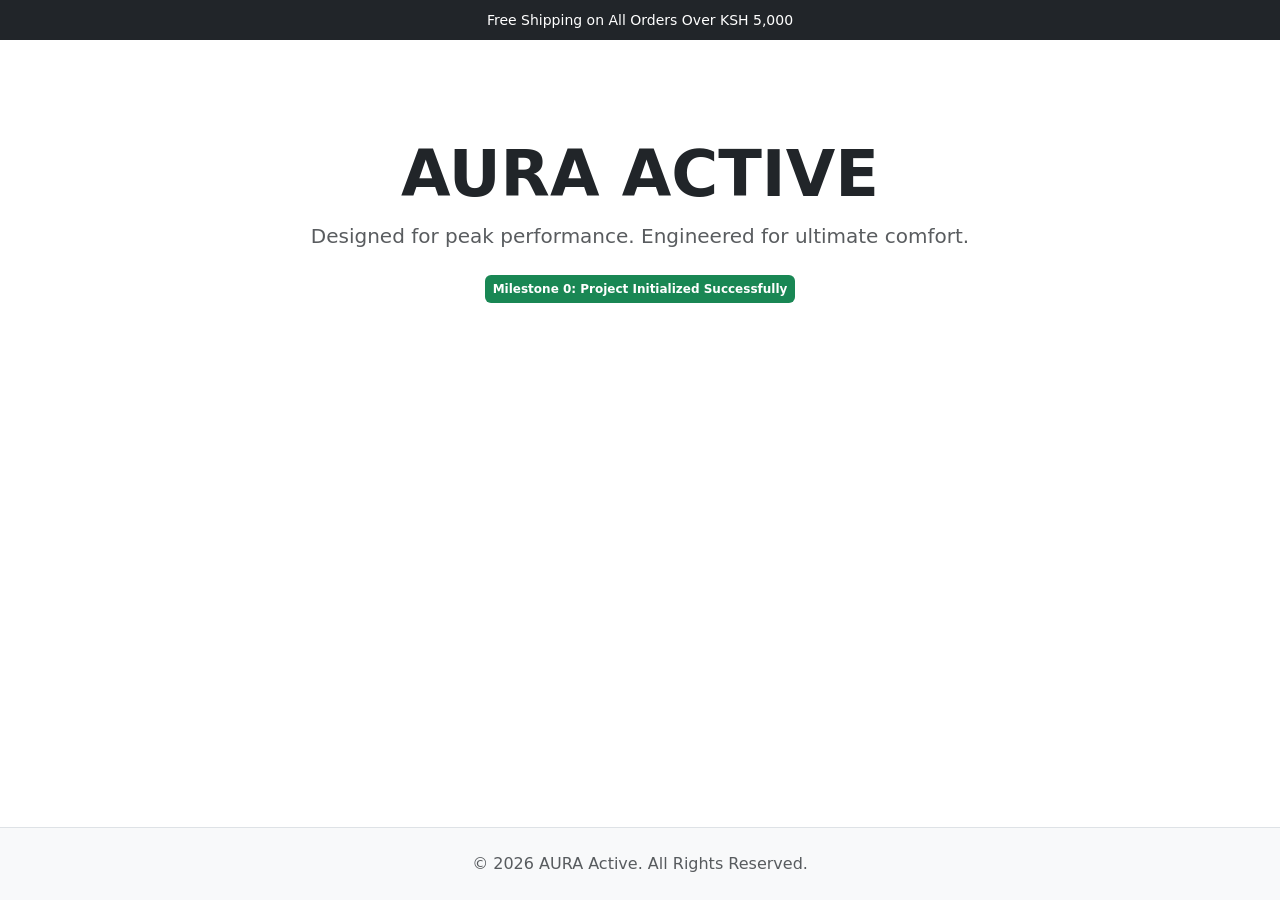
==== index.html @ 6a90fc35 "Setup project directory, README.md, and basic index.html skeleton"" ====
<!DOCTYPE html>
<html lang="en">
<head>
    <meta charset="UTF-8">
    <meta name="viewport" content="width=device-width, initial-scale=1.0">
    <title>AURA Active | Premium Athletic Apparel</title>
    <!-- Bootstrap 5 CSS CDN -->
    <link href="https://cdn.jsdelivr.net/npm/bootstrap@5.3.3/dist/css/bootstrap.min.css" rel="stylesheet">
    <!-- Custom CSS Link -->
    <link rel="stylesheet" href="style.css">
</head>
<body>

    <header>
        <!-- Placeholder for Navbar (Milestone 1) -->
        <div class="bg-dark text-white text-center py-2">
            <small>Free Shipping on All Orders Over KSH 5,000</small>
        </div>
    </header>

    <main class="container my-5 py-5 text-center">
        <h1 class="display-3 fw-bold text-uppercase">AURA Active</h1>
        <p class="lead text-muted">Designed for peak performance. Engineered for ultimate comfort.</p>
        <div class="mt-4">
            <span class="badge bg-success p-2">Milestone 0: Project Initialized Successfully</span>
        </div>
    </main>

    <footer class="bg-light text-center py-4 border-top fixed-bottom">
        <p class="mb-0 text-muted">&copy; 2026 AURA Active. All Rights Reserved.</p>
    </footer>

    <!-- Bootstrap 5 Bundle JS CDN -->
    <script src="https://cdn.jsdelivr.net/npm/bootstrap@5.3.3/dist/js/bootstrap.bundle.min.js"></script>
    <!-- Custom JS Link -->
    <script src="app.js"></script>
</body>
</html>
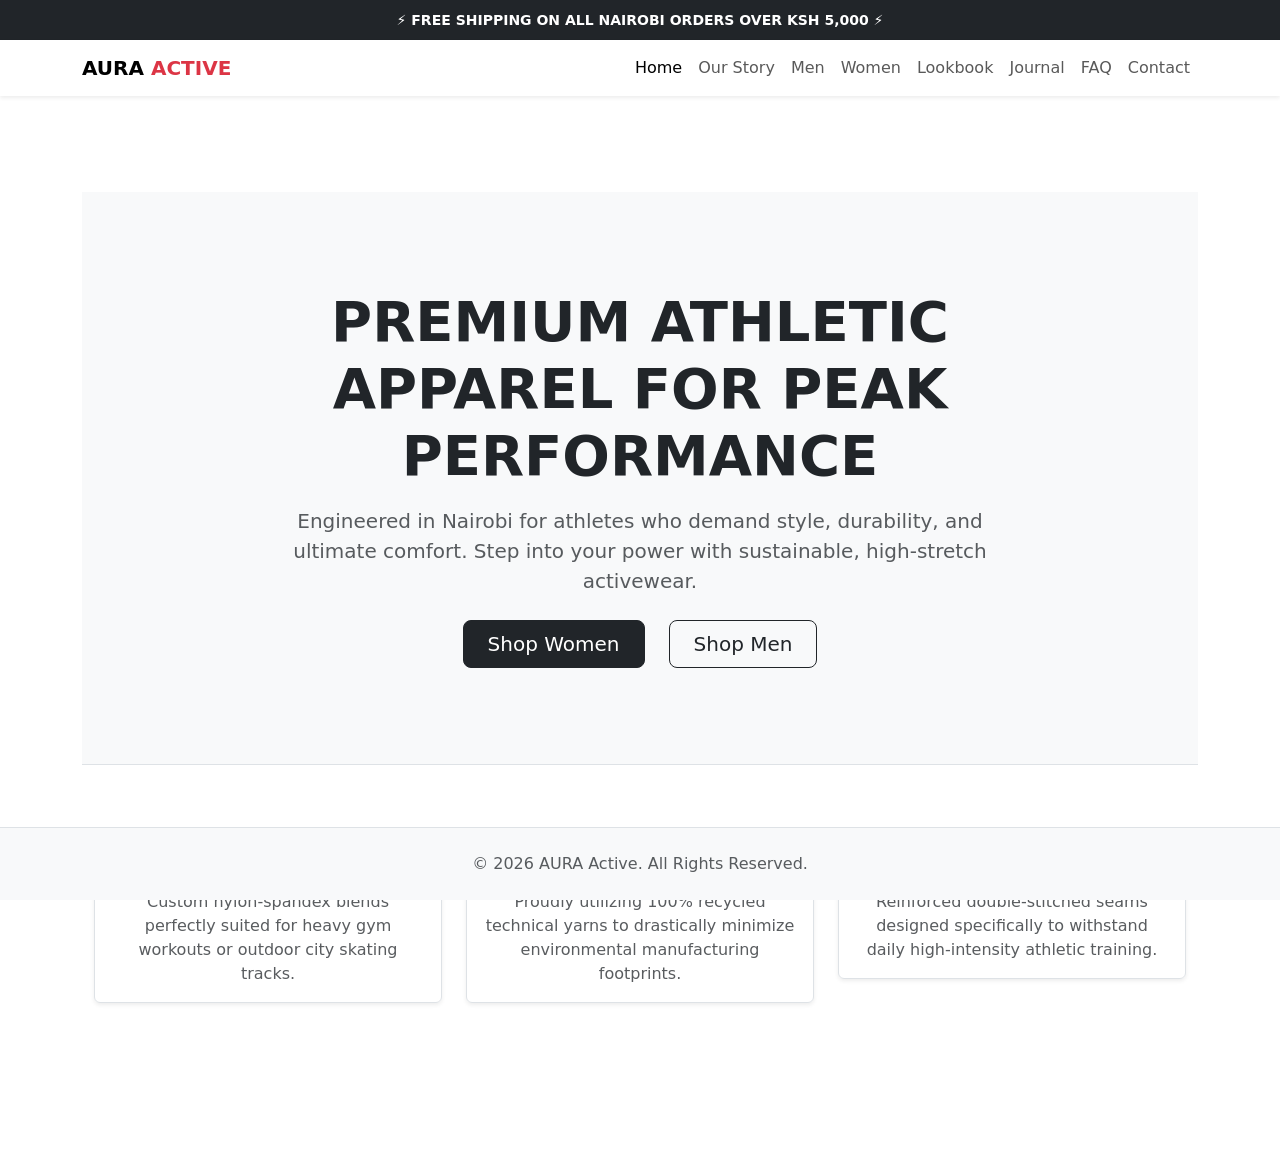
==== commit 35697ba1: "Added navigation Configaration" ====
--- a/index.html
+++ b/index.html
@@ -12,18 +12,76 @@
 <body>
 
     <header>
-        <!-- Placeholder for Navbar (Milestone 1) -->
-        <div class="bg-dark text-white text-center py-2">
-            <small>Free Shipping on All Orders Over KSH 5,000</small>
+        <!-- Top Announcement Bar -->
+<div class="bg-dark text-white text-center py-2">
+    <small class="fw-semibold">⚡ FREE SHIPPING ON ALL NAIROBI ORDERS OVER KSH 5,000 ⚡</small>
+</div>
+
+<!-- Main Responsive Navbar -->
+<nav class="navbar navbar-expand-lg navbar-light bg-white sticky-top shadow-sm">
+    <div class="container">
+        <a class="navbar-brand fw-bold tracking-wider text-uppercase" href="index.html">AURA <span class="text-danger">Active</span></a>
+        <button class="navbar-toggler" type="button" data-bs-toggle="collapse" data-bs-target="#navbarNav" aria-controls="navbarNav" aria-expanded="false" aria-label="Toggle navigation">
+            <span class="navbar-toggler-icon"></span>
+        </button>
+        <div class="collapse navbar-collapse" id="navbarNav">
+            <ul class="navbar-nav ms-auto fw-medium">
+                <li class="nav-item"><a class="nav-item nav-link active" href="index.html">Home</a></li>
+                <li class="nav-item"><a class="nav-item nav-link" href="about.html">Our Story</a></li>
+                <li class="nav-item"><a class="nav-item nav-link" href="shop-men.html">Men</a></li>
+                <li class="nav-item"><a class="nav-item nav-link" href="shop-women.html">Women</a></li>
+                <li class="nav-item"><a class="nav-item nav-link" href="gallery.html">Lookbook</a></li>
+                <li class="nav-item"><a class="nav-item nav-link" href="blog.html">Journal</a></li>
+                <li class="nav-item"><a class="nav-item nav-link" href="faq.html">FAQ</a></li>
+                <li class="nav-item"><a class="nav-item nav-link" href="contact.html">Contact</a></li>
+            </ul>
         </div>
+    </div>
+</nav>
     </header>
 
     <main class="container my-5 py-5 text-center">
-        <h1 class="display-3 fw-bold text-uppercase">AURA Active</h1>
-        <p class="lead text-muted">Designed for peak performance. Engineered for ultimate comfort.</p>
-        <div class="mt-4">
-            <span class="badge bg-success p-2">Milestone 0: Project Initialized Successfully</span>
+        <main>
+    <!-- Hero Section -->
+    <section class="bg-light py-5 text-center border-bottom">
+        <div class="container py-5">
+            <div class="row justify-content-center">
+                <div class="col-md-8">
+                    <h1 class="display-4 fw-bold mb-3 text-uppercase">Premium Athletic Apparel for Peak Performance</h1>
+                    <p class="lead text-muted mb-4">Engineered in Nairobi for athletes who demand style, durability, and ultimate comfort. Step into your power with sustainable, high-stretch activewear.</p>
+                    <div class="d-grid gap-2 d-sm-flex justify-content-sm-center">
+                        <a href="shop-women.html" class="btn btn-dark btn-lg px-4 me-sm-3">Shop Women</a>
+                        <a href="shop-men.html" class="btn btn-outline-dark btn-lg px-4">Shop Men</a>
+                    </div>
+                </div>
+            </div>
         </div>
+    </section>
+
+    <!-- Promotional Callouts -->
+    <section class="container my-5 py-4">
+        <div class="row g-4 text-center">
+            <div class="col-md-4">
+                <div class="p-3 border rounded shadow-sm">
+                    <h4 class="fw-bold">Breathable Fabrics</h4>
+                    <p class="text-muted mb-0">Custom nylon-spandex blends perfectly suited for heavy gym workouts or outdoor city skating tracks.</p>
+                </div>
+            </div>
+            <div class="col-md-4">
+                <div class="p-3 border rounded shadow-sm">
+                    <h4 class="fw-bold">Eco-Conscious</h4>
+                    <p class="text-muted mb-0">Proudly utilizing 100% recycled technical yarns to drastically minimize environmental manufacturing footprints.</p>
+                </div>
+            </div>
+            <div class="col-md-4">
+                <div class="p-3 border rounded shadow-sm">
+                    <h4 class="fw-bold">Built to Last</h4>
+                    <p class="text-muted mb-0">Reinforced double-stitched seams designed specifically to withstand daily high-intensity athletic training.</p>
+                </div>
+            </div>
+        </div>
+    </section>
+</main>
     </main>
 
     <footer class="bg-light text-center py-4 border-top fixed-bottom">
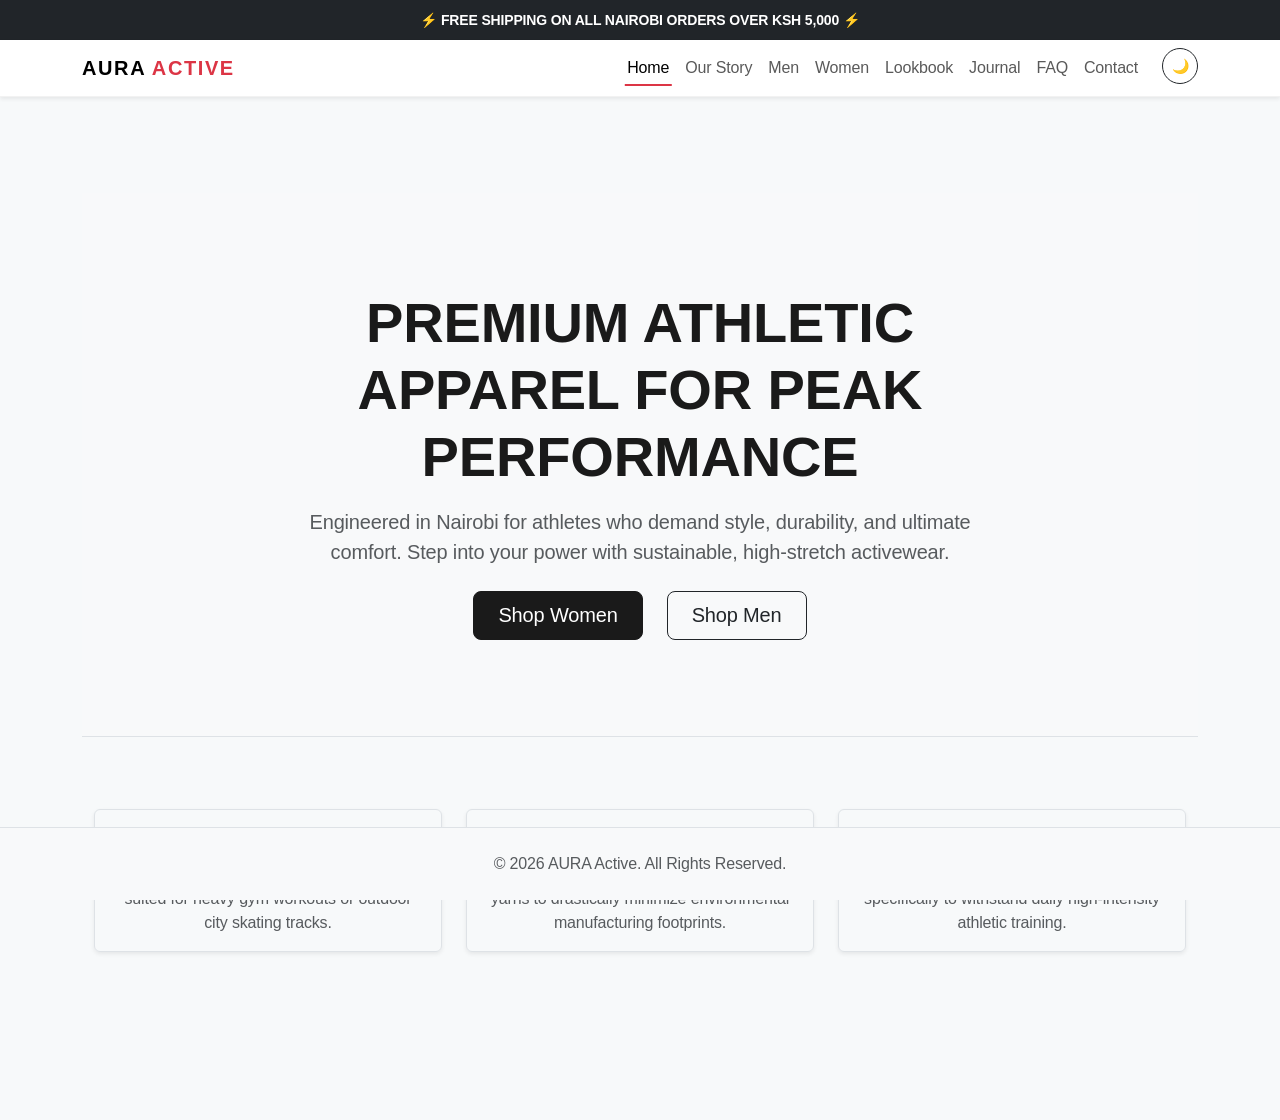
==== commit c89e16ca: "Added the Darkmode button to all existing pages" ====
--- a/index.html
+++ b/index.html
@@ -34,6 +34,10 @@
                 <li class="nav-item"><a class="nav-item nav-link" href="blog.html">Journal</a></li>
                 <li class="nav-item"><a class="nav-item nav-link" href="faq.html">FAQ</a></li>
                 <li class="nav-item"><a class="nav-item nav-link" href="contact.html">Contact</a></li>
+            <li class="nav-item ms-lg-3 mt-2 mt-lg-0">
+            <button id="darkModeToggle" class="btn btn-sm btn-outline-dark rounded-circle fw-bold" style="width: 36px; height: 36px; padding: 0; display: flex; align-items: center; justify-content: center;">
+                🌙
+            </button>
             </ul>
         </div>
     </div>
--- a/style.css
+++ b/style.css
@@ -0,0 +1,143 @@
+/* 1. Core Page Canvas System */
+body {
+    background-color: #f6f8f9d0; /* Modern, premium track off-white canvas base */
+    color: #1a1a1a; /* High-contrast clean charcoal body text */
+    font-family: -apple-system, BlinkMacSystemFont, "Segoe UI", Roboto, Helvetica, Arial, sans-serif;
+    letter-spacing: -0.01em;
+    min-height: 100vh;
+    display: flex;
+    flex-direction: column;
+}
+
+main {
+    flex: 1 0 auto; /* Pushes the global footer cleanly to the bottom of brief pages */
+}
+
+/* 2. Navigation & Structural Components */
+.navbar {
+    background-color: rgba(255, 255, 255, 0.96) !important;
+    backdrop-filter: blur(8px); /* Subtle glassmorphism effect */
+    border-bottom: 1px solid rgba(0, 0, 0, 0.05);
+    transition: all 0.3s ease;
+}
+
+.navbar-brand {
+    letter-spacing: 0.08em;
+}
+
+.nav-link {
+    position: relative;
+    transition: color 0.25s ease;
+}
+
+/* Animated active underline indicators for desktop links */
+@media (min-width: 992px) {
+    .nav-link::after {
+        content: '';
+        position: absolute;
+        width: 0;
+        height: 2px;
+        bottom: 2px;
+        left: 50%;
+        background-color: #dc3545; /* Track Red Accent */
+        transition: all 0.25s ease;
+        transform: translateX(-50%);
+    }
+    .nav-link:hover::after,
+    .nav-link.active::after {
+        width: 80%;
+    }
+}
+
+/* 3. Track-and-Field Product Display Cards */
+.card {
+    background-color: #ffffff !important;
+    border: 1px solid rgba(0, 0, 0, 0.06) !important;
+    border-radius: 14px !important;
+    overflow: hidden;
+    transition: transform 0.3s cubic-bezier(0.16, 1, 0.3, 1), 
+                box-shadow 0.3s cubic-bezier(0.16, 1, 0.3, 1) !important;
+}
+
+/* Micro-interaction animation on hover */
+.card:hover {
+    transform: translateY(-6px);
+    box-shadow: 0 12px 24px rgba(0, 0, 0, 0.06) !important;
+}
+
+.card-title {
+    color: #1a1a1a;
+    font-size: 1.15rem;
+}
+
+/* 4. Interactive Form Layout Improvements */
+.form-control, .form-select {
+    background-color: #ffffff;
+    border: 1px solid #ced4da;
+    border-radius: 8px;
+    padding: 0.6rem 0.75rem;
+    transition: border-color 0.2s ease, box-shadow 0.2s ease;
+}
+
+.form-control:focus, .form-select:focus {
+    color: #212529;
+    background-color: #ffffff;
+    border-color: #1a1a1a;
+    outline: 0;
+    box-shadow: 0 0 0 0.25rem rgba(26, 26, 26, 0.12);
+}
+
+/* Custom styles integrating with Bootstrap input validation rules */
+.was-validated .form-control:valid:focus, 
+.was-validated .form-select:valid:focus {
+    border-color: #198754 !important;
+    box-shadow: 0 0 0 0.25rem rgba(25, 135, 84, 0.15) !important;
+}
+
+.was-validated .form-control:invalid:focus, 
+.was-validated .form-select:invalid:focus {
+    border-color: #dc3545 !important;
+    box-shadow: 0 0 0 0.25rem rgba(220, 53, 69, 0.15) !important;
+}
+
+/* 5. Custom Button & Badge Utilities */
+.btn-dark {
+    background-color: #1a1a1a;
+    border-color: #1a1a1a;
+    border-radius: 8px;
+    padding: 0.55rem 1.25rem;
+    font-weight: 500;
+    transition: all 0.2s ease;
+}
+
+.btn-dark:hover {
+    background-color: #000000;
+    border-color: #000000;
+    transform: translateY(-1px);
+}
+
+.badge {
+    padding: 0.45em 0.75em;
+    font-weight: 600;
+    letter-spacing: 0.02em;
+    border-radius: 6px;
+}
+
+
+.accordion-item {
+    background-color: #ffffff !important;
+    border: 1px solid rgba(0, 0, 0, 0.06) !important;
+    border-radius: 10px !important;
+    margin-bottom: 0.75rem;
+    overflow: hidden;
+}
+
+.accordion-button:not(.collapsed) {
+    background-color: rgba(220, 53, 69, 0.06) !important; /* Soft Track Red tint */
+    color: #dc3545 !important;
+    box-shadow: none !important;
+}
+
+.accordion-button:focus {
+    box-shadow: 0 0 0 0.25rem rgba(220, 53, 69, 0.15) !important;
+}
